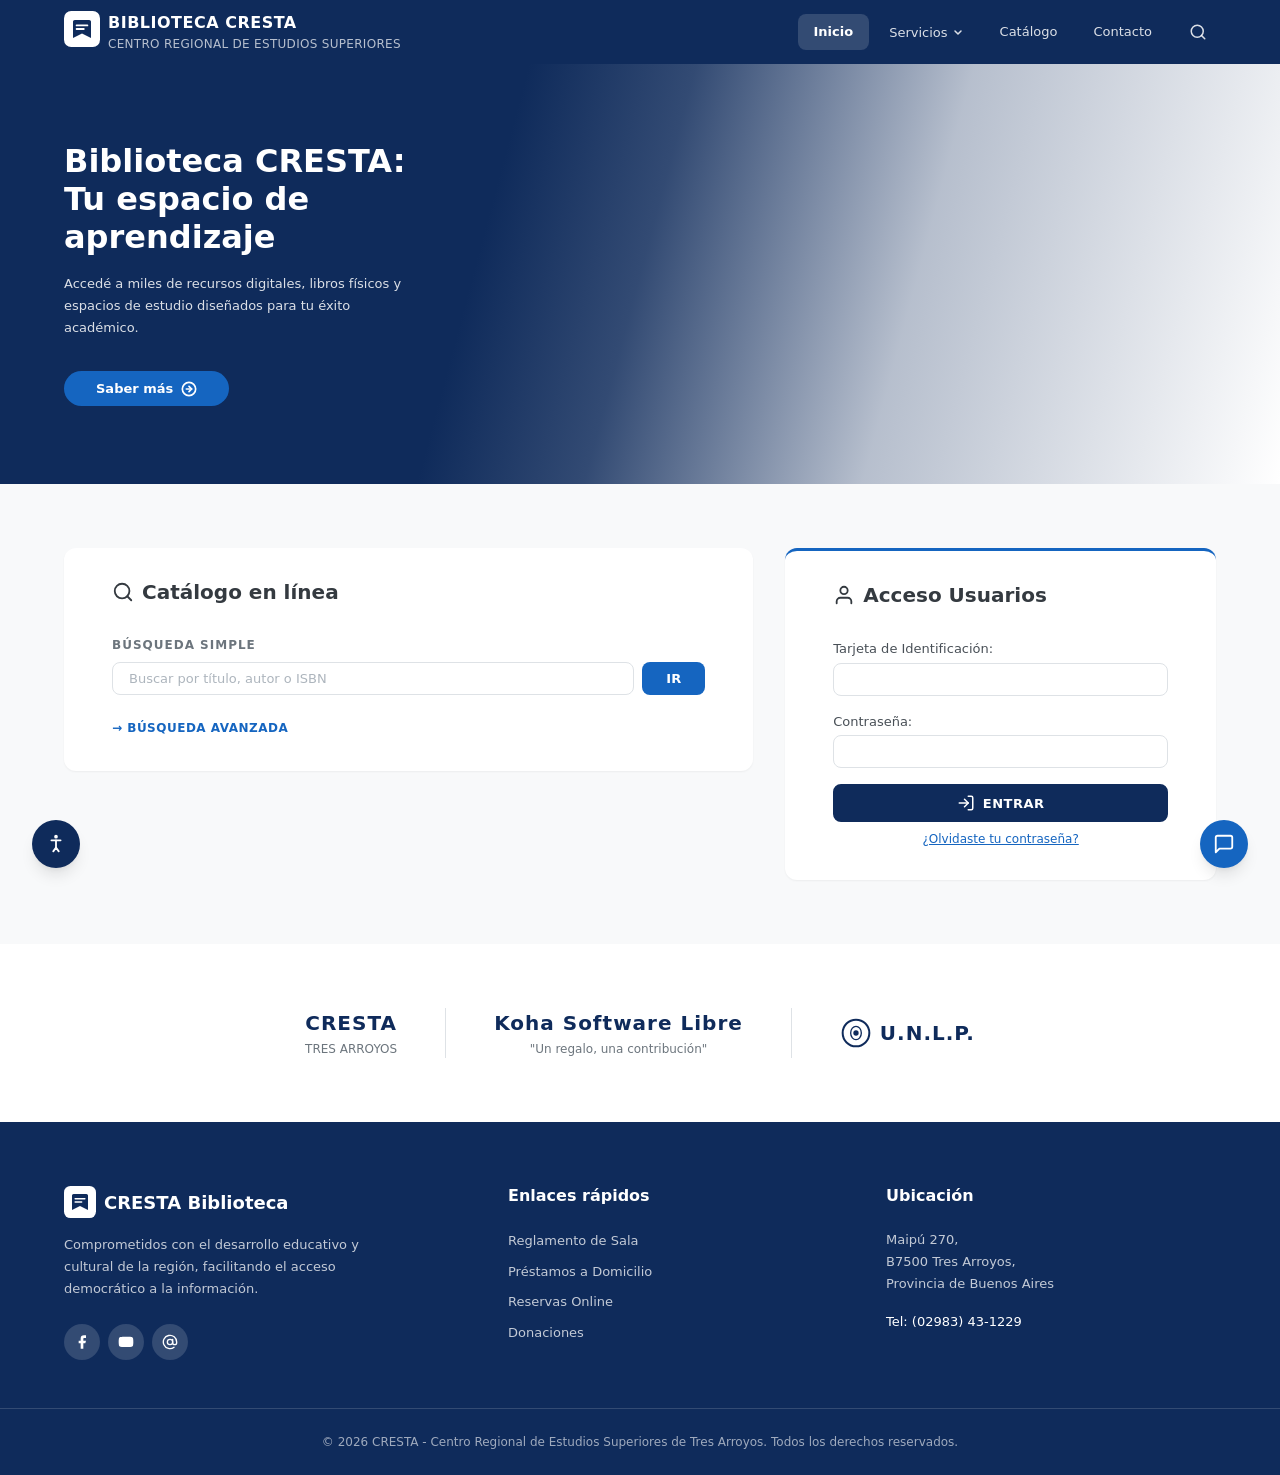
==== index.html @ d9796bda "feature: agrega design system y login basico" ====
<!DOCTYPE html>
<html lang="es">
<head>
  <meta charset="UTF-8">
  <meta name="viewport" content="width=device-width, initial-scale=1.0">
  <title>Biblioteca CRESTA - Centro Regional de Estudios Superiores</title>
  <meta name="description" content="Biblioteca CRESTA - Accedé a miles de recursos digitales, libros físicos y espacios de estudio diseñados para tu éxito académico.">
  <link rel="stylesheet" href="css/reset.css">
  <link rel="stylesheet" href="css/variables.css">
  <link rel="stylesheet" href="css/layout.css">
  <link rel="stylesheet" href="css/components.css">
  <link rel="stylesheet" href="css/pages/home.css">
  <link rel="stylesheet" href="https://cdnjs.cloudflare.com/ajax/libs/lucide/0.263.1/lucide.min.css">
</head>
<body>

  <!-- ========== NAVBAR ========== -->
  <header class="navbar" id="navbar">
    <div class="navbar__container">
      <a href="index.html" class="navbar__brand">
        <div class="navbar__logo">
          <svg class="navbar__logo-icon" viewBox="0 0 40 40" fill="none" xmlns="http://www.w3.org/2000/svg">
            <rect width="40" height="40" rx="8" fill="white"/>
            <path d="M10 30V12C10 10.9 10.9 10 12 10H28C29.1 10 30 10.9 30 12V30L20 25L10 30Z" fill="#0F2B5B"/>
            <path d="M14 16H26M14 20H22" stroke="white" stroke-width="2" stroke-linecap="round"/>
          </svg>
        </div>
        <div class="navbar__brand-text">
          <span class="navbar__brand-name">BIBLIOTECA CRESTA</span>
          <span class="navbar__brand-subtitle">CENTRO REGIONAL DE ESTUDIOS SUPERIORES</span>
        </div>
      </a>

      <button class="navbar__toggle" id="navbarToggle" aria-label="Abrir menú de navegación" aria-expanded="false">
        <span class="navbar__toggle-line"></span>
        <span class="navbar__toggle-line"></span>
        <span class="navbar__toggle-line"></span>
      </button>

      <nav class="navbar__nav" id="navbarMenu">
        <ul class="navbar__list">
          <li class="navbar__item">
            <a href="index.html" class="navbar__link navbar__link--active">Inicio</a>
          </li>
          <li class="navbar__item navbar__item--dropdown">
            <button class="navbar__link navbar__link--dropdown" aria-expanded="false" aria-haspopup="true">
              Servicios
              <svg class="navbar__dropdown-arrow" width="12" height="12" viewBox="0 0 12 12" fill="none">
                <path d="M3 5L6 8L9 5" stroke="currentColor" stroke-width="1.5" stroke-linecap="round" stroke-linejoin="round"/>
              </svg>
            </button>
            <ul class="navbar__dropdown">
              <li><a href="templates/loans.html" class="navbar__dropdown-link">Préstamos</a></li>
              <li><a href="templates/readers.html" class="navbar__dropdown-link">Lectores</a></li>
            </ul>
          </li>
          <li class="navbar__item">
            <a href="templates/catalog.html" class="navbar__link">Catálogo</a>
          </li>
          <li class="navbar__item">
            <a href="#contacto" class="navbar__link">Contacto</a>
          </li>
        </ul>
        <button class="navbar__search-btn" aria-label="Buscar">
          <svg width="18" height="18" viewBox="0 0 24 24" fill="none" stroke="currentColor" stroke-width="2" stroke-linecap="round" stroke-linejoin="round">
            <circle cx="11" cy="11" r="8"></circle>
            <line x1="21" y1="21" x2="16.65" y2="16.65"></line>
          </svg>
        </button>
      </nav>
    </div>
  </header>

  <!-- ========== HERO BANNER ========== -->
  <section class="hero">
    <div class="hero__overlay"></div>
    <img src="assets/Municipalidad_de_Tres_Arroyos.jpg" alt="Edificio CRESTA - Tres Arroyos" class="hero__image">
    <div class="hero__content">
      <h1 class="hero__title">Biblioteca CRESTA:<br>Tu espacio de<br>aprendizaje</h1>
      <p class="hero__description">Accedé a miles de recursos digitales, libros físicos y espacios de estudio diseñados para tu éxito académico.</p>
      <a href="#catalogo" class="hero__cta">
        Saber más
        <svg width="16" height="16" viewBox="0 0 24 24" fill="none" stroke="currentColor" stroke-width="2.5" stroke-linecap="round" stroke-linejoin="round">
          <circle cx="12" cy="12" r="10"></circle>
          <path d="M12 16l4-4-4-4"></path>
          <line x1="8" y1="12" x2="16" y2="12"></line>
        </svg>
      </a>
    </div>
  </section>

  <!-- ========== MAIN CONTENT ========== -->
  <main class="main">

    <!-- Catálogo y Login -->
    <section class="services" id="catalogo">
      <div class="services__container">

        <!-- Catálogo en línea -->
        <div class="services__catalog">
          <div class="services__header">
            <svg width="22" height="22" viewBox="0 0 24 24" fill="none" stroke="currentColor" stroke-width="2" stroke-linecap="round" stroke-linejoin="round">
              <circle cx="11" cy="11" r="8"></circle>
              <line x1="21" y1="21" x2="16.65" y2="16.65"></line>
            </svg>
            <h2 class="services__title">Catálogo en línea</h2>
          </div>

          <form class="search-form" id="searchForm">
            <label class="search-form__label">BÚSQUEDA SIMPLE</label>
            <div class="search-form__group">
              <input type="text" class="search-form__input" id="searchInput" placeholder="Buscar por título, autor o ISBN">
              <button type="submit" class="search-form__submit">IR</button>
            </div>
          </form>
          <a href="templates/catalog.html" class="services__advanced-link">
            → BÚSQUEDA AVANZADA
          </a>
        </div>

        <!-- Acceso Usuarios -->
        <div class="services__login">
          <div class="services__header">
            <svg width="22" height="22" viewBox="0 0 24 24" fill="none" stroke="currentColor" stroke-width="2" stroke-linecap="round" stroke-linejoin="round">
              <path d="M20 21v-2a4 4 0 0 0-4-4H8a4 4 0 0 0-4 4v2"></path>
              <circle cx="12" cy="7" r="4"></circle>
            </svg>
            <h2 class="services__title">Acceso Usuarios</h2>
          </div>

          <form class="login-form" id="loginForm">
            <div class="login-form__group">
              <label for="loginId" class="login-form__label">Tarjeta de Identificación:</label>
              <input type="text" class="login-form__input" id="loginId" required>
            </div>
            <div class="login-form__group">
              <label for="loginPassword" class="login-form__label">Contraseña:</label>
              <input type="password" class="login-form__input" id="loginPassword" required>
            </div>
            <button type="submit" class="login-form__submit">
              <svg width="18" height="18" viewBox="0 0 24 24" fill="none" stroke="currentColor" stroke-width="2" stroke-linecap="round" stroke-linejoin="round">
                <path d="M15 3h4a2 2 0 0 1 2 2v14a2 2 0 0 1-2 2h-4"></path>
                <polyline points="10 17 15 12 10 7"></polyline>
                <line x1="15" y1="12" x2="3" y2="12"></line>
              </svg>
              ENTRAR
            </button>
            <a href="#" class="login-form__forgot">¿Olvidaste tu contraseña?</a>
          </form>
        </div>

      </div>
    </section>

    <!-- Botones flotantes -->
    <div class="floating-buttons">
      <button class="floating-btn floating-btn--accessibility" aria-label="Accesibilidad" id="accessibilityBtn">
        <svg width="22" height="22" viewBox="0 0 24 24" fill="none" stroke="currentColor" stroke-width="2" stroke-linecap="round" stroke-linejoin="round">
          <circle cx="12" cy="4" r="1"></circle>
          <path d="M7 8l5 0 5 0"></path>
          <path d="M12 8v8"></path>
          <path d="M9 20l3-4 3 4"></path>
        </svg>
      </button>
      <button class="floating-btn floating-btn--chat" aria-label="Chat de ayuda" id="chatBtn">
        <svg width="22" height="22" viewBox="0 0 24 24" fill="none" stroke="currentColor" stroke-width="2" stroke-linecap="round" stroke-linejoin="round">
          <path d="M21 15a2 2 0 0 1-2 2H7l-4 4V5a2 2 0 0 1 2-2h14a2 2 0 0 1 2 2z"></path>
        </svg>
      </button>
    </div>

    <!-- Partners / Aliados -->
    <section class="partners">
      <div class="partners__container">
        <div class="partners__item">
          <div class="partners__logo-text">
            <span class="partners__name">CRESTA</span>
            <span class="partners__sub">TRES ARROYOS</span>
          </div>
        </div>
        <div class="partners__divider"></div>
        <div class="partners__item">
          <div class="partners__logo-text">
            <span class="partners__name">Koha Software Libre</span>
            <span class="partners__sub">"Un regalo, una contribución"</span>
          </div>
        </div>
        <div class="partners__divider"></div>
        <div class="partners__item">
          <div class="partners__logo-text partners__logo-text--unlp">
            <svg class="partners__unlp-icon" width="32" height="32" viewBox="0 0 24 24" fill="none">
              <circle cx="12" cy="12" r="10" stroke="#0F2B5B" stroke-width="1.5"/>
              <path d="M8 12C8 9 10 7 12 7C14 7 16 9 16 12C16 15 14 17 12 17C10 17 8 15 8 12Z" stroke="#0F2B5B" stroke-width="1"/>
              <circle cx="12" cy="12" r="2" fill="#0F2B5B"/>
            </svg>
            <span class="partners__name">U.N.L.P.</span>
          </div>
        </div>
      </div>
    </section>

  </main>

  <!-- ========== FOOTER ========== -->
  <footer class="footer" id="contacto">
    <div class="footer__container">
      <div class="footer__grid">

        <!-- Columna 1: Info -->
        <div class="footer__col">
          <div class="footer__brand">
            <svg class="footer__brand-icon" viewBox="0 0 40 40" fill="none" xmlns="http://www.w3.org/2000/svg">
              <rect width="40" height="40" rx="8" fill="white"/>
              <path d="M10 30V12C10 10.9 10.9 10 12 10H28C29.1 10 30 10.9 30 12V30L20 25L10 30Z" fill="#0F2B5B"/>
              <path d="M14 16H26M14 20H22" stroke="white" stroke-width="2" stroke-linecap="round"/>
            </svg>
            <span class="footer__brand-name">CRESTA Biblioteca</span>
          </div>
          <p class="footer__description">
            Comprometidos con el desarrollo educativo y cultural de la región, facilitando el acceso democrático a la información.
          </p>
          <div class="footer__social">
            <a href="#" class="footer__social-link" aria-label="Facebook">
              <svg width="16" height="16" viewBox="0 0 24 24" fill="currentColor">
                <path d="M18 2h-3a5 5 0 00-5 5v3H7v4h3v8h4v-8h3l1-4h-4V7a1 1 0 011-1h3z"/>
              </svg>
            </a>
            <a href="#" class="footer__social-link" aria-label="YouTube">
              <svg width="16" height="16" viewBox="0 0 24 24" fill="currentColor">
                <path d="M22.54 6.42a2.78 2.78 0 00-1.94-2C18.88 4 12 4 12 4s-6.88 0-8.6.46a2.78 2.78 0 00-1.94 2A29 29 0 001 11.75a29 29 0 00.46 5.33A2.78 2.78 0 003.4 19.1c1.72.46 8.6.46 8.6.46s6.88 0 8.6-.46a2.78 2.78 0 001.94-2 29 29 0 00.46-5.25 29 29 0 00-.46-5.43z"/>
                <polygon points="9.75 15.02 15.5 11.75 9.75 8.48 9.75 15.02" fill="white"/>
              </svg>
            </a>
            <a href="#" class="footer__social-link" aria-label="Email">
              <svg width="16" height="16" viewBox="0 0 24 24" fill="none" stroke="currentColor" stroke-width="2" stroke-linecap="round" stroke-linejoin="round">
                <circle cx="12" cy="12" r="4"></circle>
                <path d="M16 8v5a3 3 0 006 0v-1a10 10 0 10-3.92 7.94"></path>
              </svg>
            </a>
          </div>
        </div>

        <!-- Columna 2: Enlaces rápidos -->
        <div class="footer__col">
          <h3 class="footer__heading">Enlaces rápidos</h3>
          <ul class="footer__links">
            <li><a href="#" class="footer__link">Reglamento de Sala</a></li>
            <li><a href="#" class="footer__link">Préstamos a Domicilio</a></li>
            <li><a href="#" class="footer__link">Reservas Online</a></li>
            <li><a href="#" class="footer__link">Donaciones</a></li>
          </ul>
        </div>

        <!-- Columna 3: Ubicación -->
        <div class="footer__col">
          <h3 class="footer__heading">Ubicación</h3>
          <address class="footer__address">
            <p>Maipú 270,</p>
            <p>B7500 Tres Arroyos,</p>
            <p>Provincia de Buenos Aires</p>
            <p class="footer__phone">Tel: (02983) 43-1229</p>
          </address>
        </div>

      </div>
    </div>

    <div class="footer__bottom">
      <p>© 2024 CRESTA - Centro Regional de Estudios Superiores de Tres Arroyos. Todos los derechos reservados.</p>
    </div>
  </footer>

  <script src="js/components/navbar.js"></script>
  <script src="js/components/footer.js"></script>
  <script src="js/components/modal.js"></script>
  <script src="js/main.js"></script>
</body>
</html>
---- css/variables.css ----
/* ========== CSS CUSTOM PROPERTIES ========== */
:root {
  /* Primary Colors */
  --color-primary: #0F2B5B;
  --color-primary-dark: #0A1F42;
  --color-primary-light: #1A3D7A;
  --color-primary-lighter: #2A5298;

  /* Accent */
  --color-accent: #1565C0;
  --color-accent-hover: #0D47A1;

  /* Neutrals */
  --color-white: #FFFFFF;
  --color-gray-50: #F8F9FA;
  --color-gray-100: #F1F3F5;
  --color-gray-200: #E9ECEF;
  --color-gray-300: #DEE2E6;
  --color-gray-400: #CED4DA;
  --color-gray-500: #ADB5BD;
  --color-gray-600: #6C757D;
  --color-gray-700: #495057;
  --color-gray-800: #343A40;
  --color-gray-900: #212529;

  /* Status */
  --color-success: #28A745;
  --color-error: #DC3545;
  --color-warning: #FFC107;
  --color-info: #17A2B8;

  /* Typography */
  --font-family-base: 'Segoe UI', system-ui, -apple-system, sans-serif;
  --font-family-heading: 'Segoe UI', system-ui, -apple-system, sans-serif;

  --font-size-xs: 0.75rem;     /* 12px */
  --font-size-sm: 0.8125rem;   /* 13px */
  --font-size-base: 0.9375rem; /* 15px */
  --font-size-md: 1rem;        /* 16px */
  --font-size-lg: 1.125rem;    /* 18px */
  --font-size-xl: 1.25rem;     /* 20px */
  --font-size-2xl: 1.5rem;     /* 24px */
  --font-size-3xl: 2rem;       /* 32px */
  --font-size-4xl: 2.5rem;     /* 40px */

  --font-weight-regular: 400;
  --font-weight-medium: 500;
  --font-weight-semibold: 600;
  --font-weight-bold: 700;

  --line-height-tight: 1.2;
  --line-height-base: 1.5;
  --line-height-relaxed: 1.7;

  /* Spacing */
  --spacing-xs: 0.25rem;   /* 4px */
  --spacing-sm: 0.5rem;    /* 8px */
  --spacing-md: 1rem;      /* 16px */
  --spacing-lg: 1.5rem;    /* 24px */
  --spacing-xl: 2rem;      /* 32px */
  --spacing-2xl: 3rem;     /* 48px */
  --spacing-3xl: 4rem;     /* 64px */
  --spacing-4xl: 5rem;     /* 80px */

  /* Border Radius */
  --radius-sm: 4px;
  --radius-md: 8px;
  --radius-lg: 12px;
  --radius-xl: 16px;
  --radius-full: 9999px;

  /* Shadows */
  --shadow-sm: 0 1px 2px rgba(0, 0, 0, 0.05);
  --shadow-md: 0 4px 6px -1px rgba(0, 0, 0, 0.1), 0 2px 4px -1px rgba(0, 0, 0, 0.06);
  --shadow-lg: 0 10px 15px -3px rgba(0, 0, 0, 0.1), 0 4px 6px -2px rgba(0, 0, 0, 0.05);
  --shadow-xl: 0 20px 25px -5px rgba(0, 0, 0, 0.1), 0 10px 10px -5px rgba(0, 0, 0, 0.04);

  /* Transitions */
  --transition-fast: 150ms ease;
  --transition-base: 250ms ease;
  --transition-slow: 350ms ease;

  /* Layout */
  --container-max-width: 1200px;
  --navbar-height: 64px;
}
---- css/layout.css ----
/* ========== LAYOUT / GLOBAL STRUCTURE ========== */

/* Container */
.container {
  width: 100%;
  max-width: var(--container-max-width);
  margin-inline: auto;
  padding-inline: var(--spacing-lg);
}

/* ========== NAVBAR ========== */
.navbar {
  position: fixed;
  top: 0;
  left: 0;
  right: 0;
  z-index: 1000;
  background-color: var(--color-primary);
  height: var(--navbar-height);
  display: flex;
  align-items: center;
}

.navbar__container {
  width: 100%;
  max-width: var(--container-max-width);
  margin-inline: auto;
  padding-inline: var(--spacing-lg);
  display: flex;
  align-items: center;
  justify-content: space-between;
  height: 100%;
}

.navbar__brand {
  display: flex;
  align-items: center;
  gap: var(--spacing-sm);
  text-decoration: none;
  color: var(--color-white);
  flex-shrink: 0;
}

.navbar__logo-icon {
  width: 36px;
  height: 36px;
}

.navbar__brand-text {
  display: flex;
  flex-direction: column;
}

.navbar__brand-name {
  font-size: var(--font-size-md);
  font-weight: var(--font-weight-bold);
  letter-spacing: 0.5px;
  color: var(--color-white);
}

.navbar__brand-subtitle {
  font-size: var(--font-size-xs);
  font-weight: var(--font-weight-regular);
  color: rgba(255, 255, 255, 0.7);
  letter-spacing: 0.3px;
}

/* Navigation */
.navbar__nav {
  display: flex;
  align-items: center;
  gap: var(--spacing-xs);
}

.navbar__list {
  display: flex;
  align-items: center;
  gap: var(--spacing-xs);
}

.navbar__link {
  display: inline-flex;
  align-items: center;
  gap: 4px;
  padding: var(--spacing-sm) var(--spacing-md);
  color: rgba(255, 255, 255, 0.85);
  font-size: var(--font-size-sm);
  font-weight: var(--font-weight-medium);
  border-radius: var(--radius-md);
  transition: color var(--transition-fast), background-color var(--transition-fast);
  white-space: nowrap;
}

.navbar__link:hover,
.navbar__link--active {
  color: var(--color-white);
  background-color: rgba(255, 255, 255, 0.12);
}

.navbar__link--active {
  background-color: rgba(255, 255, 255, 0.15);
  font-weight: var(--font-weight-semibold);
}

/* Dropdown */
.navbar__item--dropdown {
  position: relative;
}

.navbar__link--dropdown {
  cursor: pointer;
}

.navbar__dropdown-arrow {
  transition: transform var(--transition-fast);
}

.navbar__item--dropdown.is-open .navbar__dropdown-arrow {
  transform: rotate(180deg);
}

.navbar__dropdown {
  position: absolute;
  top: 100%;
  left: 0;
  min-width: 180px;
  background-color: var(--color-white);
  border-radius: var(--radius-md);
  box-shadow: var(--shadow-lg);
  padding: var(--spacing-xs) 0;
  opacity: 0;
  visibility: hidden;
  transform: translateY(8px);
  transition: all var(--transition-fast);
  z-index: 100;
}

.navbar__item--dropdown.is-open .navbar__dropdown {
  opacity: 1;
  visibility: visible;
  transform: translateY(4px);
}

.navbar__dropdown-link {
  display: block;
  padding: var(--spacing-sm) var(--spacing-md);
  color: var(--color-gray-700);
  font-size: var(--font-size-sm);
  transition: background-color var(--transition-fast), color var(--transition-fast);
}

.navbar__dropdown-link:hover {
  background-color: var(--color-gray-100);
  color: var(--color-primary);
}

/* Search Button */
.navbar__search-btn {
  display: flex;
  align-items: center;
  justify-content: center;
  width: 36px;
  height: 36px;
  color: rgba(255, 255, 255, 0.85);
  border-radius: var(--radius-md);
  transition: color var(--transition-fast), background-color var(--transition-fast);
  margin-left: var(--spacing-sm);
}

.navbar__search-btn:hover {
  color: var(--color-white);
  background-color: rgba(255, 255, 255, 0.12);
}

/* Hamburger Toggle */
.navbar__toggle {
  display: none;
  flex-direction: column;
  justify-content: center;
  align-items: center;
  gap: 5px;
  width: 36px;
  height: 36px;
  cursor: pointer;
}

.navbar__toggle-line {
  display: block;
  width: 22px;
  height: 2px;
  background-color: var(--color-white);
  border-radius: 2px;
  transition: all var(--transition-fast);
}

.navbar__toggle.is-active .navbar__toggle-line:nth-child(1) {
  transform: translateY(7px) rotate(45deg);
}

.navbar__toggle.is-active .navbar__toggle-line:nth-child(2) {
  opacity: 0;
}

.navbar__toggle.is-active .navbar__toggle-line:nth-child(3) {
  transform: translateY(-7px) rotate(-45deg);
}

/* ========== FOOTER ========== */
.footer {
  background-color: var(--color-primary);
  color: var(--color-white);
}

.footer__container {
  max-width: var(--container-max-width);
  margin-inline: auto;
  padding: var(--spacing-3xl) var(--spacing-lg) var(--spacing-2xl);
}

.footer__grid {
  display: grid;
  grid-template-columns: 1.2fr 1fr 1fr;
  gap: var(--spacing-2xl);
}

.footer__brand {
  display: flex;
  align-items: center;
  gap: var(--spacing-sm);
  margin-bottom: var(--spacing-md);
}

.footer__brand-icon {
  width: 32px;
  height: 32px;
}

.footer__brand-name {
  font-size: var(--font-size-lg);
  font-weight: var(--font-weight-bold);
}

.footer__description {
  font-size: var(--font-size-sm);
  color: rgba(255, 255, 255, 0.75);
  line-height: var(--line-height-relaxed);
  margin-bottom: var(--spacing-lg);
  max-width: 300px;
}

.footer__social {
  display: flex;
  gap: var(--spacing-sm);
}

.footer__social-link {
  display: flex;
  align-items: center;
  justify-content: center;
  width: 36px;
  height: 36px;
  background-color: rgba(255, 255, 255, 0.15);
  border-radius: var(--radius-full);
  color: var(--color-white);
  transition: background-color var(--transition-fast);
}

.footer__social-link:hover {
  background-color: rgba(255, 255, 255, 0.3);
}

.footer__heading {
  font-size: var(--font-size-md);
  font-weight: var(--font-weight-bold);
  margin-bottom: var(--spacing-lg);
}

.footer__links {
  display: flex;
  flex-direction: column;
  gap: var(--spacing-sm);
}

.footer__link {
  font-size: var(--font-size-sm);
  color: rgba(255, 255, 255, 0.75);
  transition: color var(--transition-fast);
}

.footer__link:hover {
  color: var(--color-white);
}

.footer__address {
  font-size: var(--font-size-sm);
  color: rgba(255, 255, 255, 0.75);
  line-height: var(--line-height-relaxed);
}

.footer__phone {
  margin-top: var(--spacing-md);
  font-weight: var(--font-weight-medium);
  color: var(--color-white);
}

.footer__bottom {
  border-top: 1px solid rgba(255, 255, 255, 0.15);
  text-align: center;
  padding: var(--spacing-lg);
}

.footer__bottom p {
  font-size: var(--font-size-xs);
  color: rgba(255, 255, 255, 0.6);
}

/* ========== RESPONSIVE ========== */
@media (max-width: 768px) {
  .navbar__toggle {
    display: flex;
  }

  .navbar__nav {
    position: fixed;
    top: var(--navbar-height);
    left: 0;
    right: 0;
    background-color: var(--color-primary);
    flex-direction: column;
    align-items: stretch;
    padding: var(--spacing-md) var(--spacing-lg);
    transform: translateY(-100%);
    opacity: 0;
    visibility: hidden;
    transition: all var(--transition-base);
    box-shadow: var(--shadow-lg);
  }

  .navbar__nav.is-open {
    transform: translateY(0);
    opacity: 1;
    visibility: visible;
  }

  .navbar__list {
    flex-direction: column;
    align-items: stretch;
  }

  .navbar__link {
    padding: var(--spacing-sm) var(--spacing-md);
  }

  .navbar__dropdown {
    position: static;
    box-shadow: none;
    background-color: rgba(255, 255, 255, 0.08);
    border-radius: var(--radius-md);
    margin-top: var(--spacing-xs);
  }

  .navbar__dropdown-link {
    color: rgba(255, 255, 255, 0.8);
  }

  .navbar__dropdown-link:hover {
    background-color: rgba(255, 255, 255, 0.1);
    color: var(--color-white);
  }

  .navbar__search-btn {
    margin-left: 0;
    margin-top: var(--spacing-sm);
    align-self: flex-start;
  }

  .footer__grid {
    grid-template-columns: 1fr;
    gap: var(--spacing-xl);
  }
}
---- css/components.css ----
/* ========== REUSABLE COMPONENTS ========== */

/* ========== BUTTONS ========== */
.btn {
  display: inline-flex;
  align-items: center;
  justify-content: center;
  gap: var(--spacing-sm);
  padding: var(--spacing-sm) var(--spacing-lg);
  font-size: var(--font-size-sm);
  font-weight: var(--font-weight-semibold);
  border-radius: var(--radius-md);
  transition: all var(--transition-fast);
  cursor: pointer;
  border: none;
  text-decoration: none;
  white-space: nowrap;
}

.btn--primary {
  background-color: var(--color-primary);
  color: var(--color-white);
}

.btn--primary:hover {
  background-color: var(--color-primary-light);
}

.btn--accent {
  background-color: var(--color-accent);
  color: var(--color-white);
}

.btn--accent:hover {
  background-color: var(--color-accent-hover);
}

.btn--outline {
  background-color: transparent;
  border: 1.5px solid var(--color-primary);
  color: var(--color-primary);
}

.btn--outline:hover {
  background-color: var(--color-primary);
  color: var(--color-white);
}

/* ========== FORM INPUTS ========== */
.form-input {
  width: 100%;
  padding: var(--spacing-sm) var(--spacing-md);
  border: 1.5px solid var(--color-gray-300);
  border-radius: var(--radius-md);
  font-size: var(--font-size-sm);
  color: var(--color-gray-900);
  background-color: var(--color-white);
  transition: border-color var(--transition-fast), box-shadow var(--transition-fast);
}

.form-input:focus {
  border-color: var(--color-accent);
  box-shadow: 0 0 0 3px rgba(21, 101, 192, 0.15);
}

.form-input::placeholder {
  color: var(--color-gray-500);
}

/* ========== CARDS ========== */
.card {
  background-color: var(--color-white);
  border-radius: var(--radius-lg);
  box-shadow: var(--shadow-md);
  padding: var(--spacing-xl);
  transition: box-shadow var(--transition-base);
}

.card:hover {
  box-shadow: var(--shadow-lg);
}

/* ========== FLOATING BUTTONS ========== */
.floating-buttons {
  position: fixed;
  bottom: var(--spacing-xl);
  left: 0;
  right: 0;
  z-index: 900;
  display: flex;
  justify-content: space-between;
  padding-inline: var(--spacing-xl);
  pointer-events: none;
}

.floating-btn {
  display: flex;
  align-items: center;
  justify-content: center;
  width: 48px;
  height: 48px;
  border-radius: var(--radius-full);
  color: var(--color-white);
  box-shadow: var(--shadow-lg);
  transition: transform var(--transition-fast), box-shadow var(--transition-fast);
  pointer-events: auto;
  cursor: pointer;
  border: none;
}

.floating-btn:hover {
  transform: scale(1.08);
  box-shadow: var(--shadow-xl);
}

.floating-btn--accessibility {
  background-color: var(--color-primary);
}

.floating-btn--chat {
  background-color: var(--color-accent);
}

/* ========== SEARCH FORM ========== */
.search-form__label {
  display: block;
  font-size: var(--font-size-xs);
  font-weight: var(--font-weight-semibold);
  color: var(--color-gray-600);
  letter-spacing: 1px;
  text-transform: uppercase;
  margin-bottom: var(--spacing-sm);
}

.search-form__group {
  display: flex;
  gap: var(--spacing-sm);
}

.search-form__input {
  flex: 1;
  padding: var(--spacing-sm) var(--spacing-md);
  border: 1.5px solid var(--color-gray-300);
  border-radius: var(--radius-md);
  font-size: var(--font-size-sm);
  color: var(--color-gray-900);
  transition: border-color var(--transition-fast), box-shadow var(--transition-fast);
}

.search-form__input:focus {
  border-color: var(--color-accent);
  box-shadow: 0 0 0 3px rgba(21, 101, 192, 0.15);
}

.search-form__input::placeholder {
  color: var(--color-gray-500);
}

.search-form__submit {
  padding: var(--spacing-sm) var(--spacing-lg);
  background-color: var(--color-accent);
  color: var(--color-white);
  font-weight: var(--font-weight-bold);
  font-size: var(--font-size-sm);
  border-radius: var(--radius-md);
  border: none;
  cursor: pointer;
  transition: background-color var(--transition-fast);
}

.search-form__submit:hover {
  background-color: var(--color-accent-hover);
}

/* ========== LOGIN FORM ========== */
.login-form__group {
  margin-bottom: var(--spacing-md);
}

.login-form__label {
  display: block;
  font-size: var(--font-size-sm);
  font-weight: var(--font-weight-medium);
  color: var(--color-gray-700);
  margin-bottom: var(--spacing-xs);
}

.login-form__input {
  width: 100%;
  padding: var(--spacing-sm) var(--spacing-md);
  border: 1.5px solid var(--color-gray-300);
  border-radius: var(--radius-md);
  font-size: var(--font-size-sm);
  color: var(--color-gray-900);
  transition: border-color var(--transition-fast), box-shadow var(--transition-fast);
}

.login-form__input:focus {
  border-color: var(--color-accent);
  box-shadow: 0 0 0 3px rgba(21, 101, 192, 0.15);
}

.login-form__submit {
  width: 100%;
  display: flex;
  align-items: center;
  justify-content: center;
  gap: var(--spacing-sm);
  padding: var(--spacing-sm) var(--spacing-lg);
  background-color: var(--color-primary);
  color: var(--color-white);
  font-weight: var(--font-weight-bold);
  font-size: var(--font-size-sm);
  border-radius: var(--radius-md);
  border: 2px solid var(--color-primary);
  cursor: pointer;
  letter-spacing: 0.5px;
  transition: background-color var(--transition-fast);
  margin-bottom: var(--spacing-sm);
}

.login-form__submit:hover {
  background-color: var(--color-primary-light);
  border-color: var(--color-primary-light);
}

.login-form__forgot {
  display: block;
  text-align: center;
  font-size: var(--font-size-xs);
  color: var(--color-accent);
  text-decoration: underline;
  transition: color var(--transition-fast);
}

.login-form__forgot:hover {
  color: var(--color-accent-hover);
}
---- css/pages/home.css ----
/* ========== HOME PAGE STYLES ========== */

/* ========== HERO ========== */
.hero {
  position: relative;
  width: 100%;
  height: 420px;
  margin-top: var(--navbar-height);
  overflow: hidden;
  display: flex;
  align-items: center;
}

.hero__image {
  position: absolute;
  inset: 0;
  width: 100%;
  height: 100%;
  object-fit: cover;
  object-position: center top;
}

.hero__overlay {
  position: absolute;
  inset: 0;
  background: linear-gradient(
    105deg,
    var(--color-primary) 0%,
    var(--color-primary) 38%,
    rgba(15, 43, 91, 0.85) 50%,
    rgba(15, 43, 91, 0.3) 70%,
    transparent 100%
  );
  z-index: 1;
}

.hero__content {
  position: relative;
  z-index: 2;
  max-width: var(--container-max-width);
  margin-inline: auto;
  padding-inline: var(--spacing-lg);
  width: 100%;
  color: var(--color-white);
}

.hero__title {
  font-size: var(--font-size-3xl);
  font-weight: var(--font-weight-bold);
  line-height: var(--line-height-tight);
  margin-bottom: var(--spacing-md);
  max-width: 380px;
}

.hero__description {
  font-size: var(--font-size-sm);
  color: rgba(255, 255, 255, 0.85);
  line-height: var(--line-height-relaxed);
  margin-bottom: var(--spacing-xl);
  max-width: 340px;
}

.hero__cta {
  display: inline-flex;
  align-items: center;
  gap: var(--spacing-sm);
  padding: var(--spacing-sm) var(--spacing-xl);
  background-color: var(--color-accent);
  color: var(--color-white);
  font-size: var(--font-size-sm);
  font-weight: var(--font-weight-semibold);
  border-radius: var(--radius-full);
  transition: background-color var(--transition-fast), transform var(--transition-fast);
  text-decoration: none;
}

.hero__cta:hover {
  background-color: var(--color-accent-hover);
  transform: translateX(4px);
}

/* ========== SERVICES (Catalog + Login) ========== */
.services {
  padding: var(--spacing-3xl) 0;
  background-color: var(--color-gray-50);
}

.services__container {
  max-width: var(--container-max-width);
  margin-inline: auto;
  padding-inline: var(--spacing-lg);
  display: grid;
  grid-template-columns: 1.6fr 1fr;
  gap: var(--spacing-xl);
  align-items: start;
}

.services__catalog,
.services__login {
  background-color: var(--color-white);
  border-radius: var(--radius-lg);
  padding: var(--spacing-xl) var(--spacing-2xl);
  box-shadow: var(--shadow-sm);
}

.services__login {
  border-top: 3px solid var(--color-accent);
}

.services__header {
  display: flex;
  align-items: center;
  gap: var(--spacing-sm);
  margin-bottom: var(--spacing-xl);
  color: var(--color-gray-800);
}

.services__title {
  font-size: var(--font-size-xl);
  font-weight: var(--font-weight-bold);
}

.services__advanced-link {
  display: inline-block;
  margin-top: var(--spacing-lg);
  font-size: var(--font-size-xs);
  font-weight: var(--font-weight-semibold);
  color: var(--color-accent);
  letter-spacing: 0.5px;
  transition: color var(--transition-fast);
}

.services__advanced-link:hover {
  color: var(--color-accent-hover);
  text-decoration: underline;
}

/* ========== PARTNERS ========== */
.partners {
  padding: var(--spacing-3xl) 0;
  background-color: var(--color-white);
}

.partners__container {
  max-width: var(--container-max-width);
  margin-inline: auto;
  padding-inline: var(--spacing-lg);
  display: flex;
  align-items: center;
  justify-content: center;
  gap: var(--spacing-2xl);
}

.partners__item {
  display: flex;
  align-items: center;
  justify-content: center;
}

.partners__divider {
  width: 1px;
  height: 50px;
  background-color: var(--color-gray-300);
}

.partners__logo-text {
  display: flex;
  flex-direction: column;
  align-items: center;
  text-align: center;
}

.partners__logo-text--unlp {
  flex-direction: row;
  gap: var(--spacing-sm);
}

.partners__name {
  font-size: var(--font-size-xl);
  font-weight: var(--font-weight-bold);
  color: var(--color-primary);
  letter-spacing: 1px;
}

.partners__sub {
  font-size: var(--font-size-xs);
  color: var(--color-gray-600);
  margin-top: 2px;
}

.partners__unlp-icon {
  flex-shrink: 0;
}

/* ========== RESPONSIVE ========== */
@media (max-width: 900px) {
  .services__container {
    grid-template-columns: 1fr;
  }

  .hero__title {
    font-size: var(--font-size-2xl);
  }
}

@media (max-width: 768px) {
  .hero {
    height: 360px;
  }

  .hero__overlay {
    background: linear-gradient(
      180deg,
      var(--color-primary) 0%,
      rgba(15, 43, 91, 0.9) 60%,
      rgba(15, 43, 91, 0.7) 100%
    );
  }

  .hero__title {
    font-size: var(--font-size-2xl);
  }

  .hero__description {
    font-size: var(--font-size-xs);
  }

  .partners__container {
    flex-direction: column;
    gap: var(--spacing-xl);
  }

  .partners__divider {
    width: 60px;
    height: 1px;
  }

  .services__catalog,
  .services__login {
    padding: var(--spacing-lg);
  }

  .floating-buttons {
    padding-inline: var(--spacing-md);
    bottom: var(--spacing-lg);
  }
}

@media (max-width: 480px) {
  .hero {
    height: 320px;
  }

  .hero__title {
    font-size: var(--font-size-xl);
  }
}
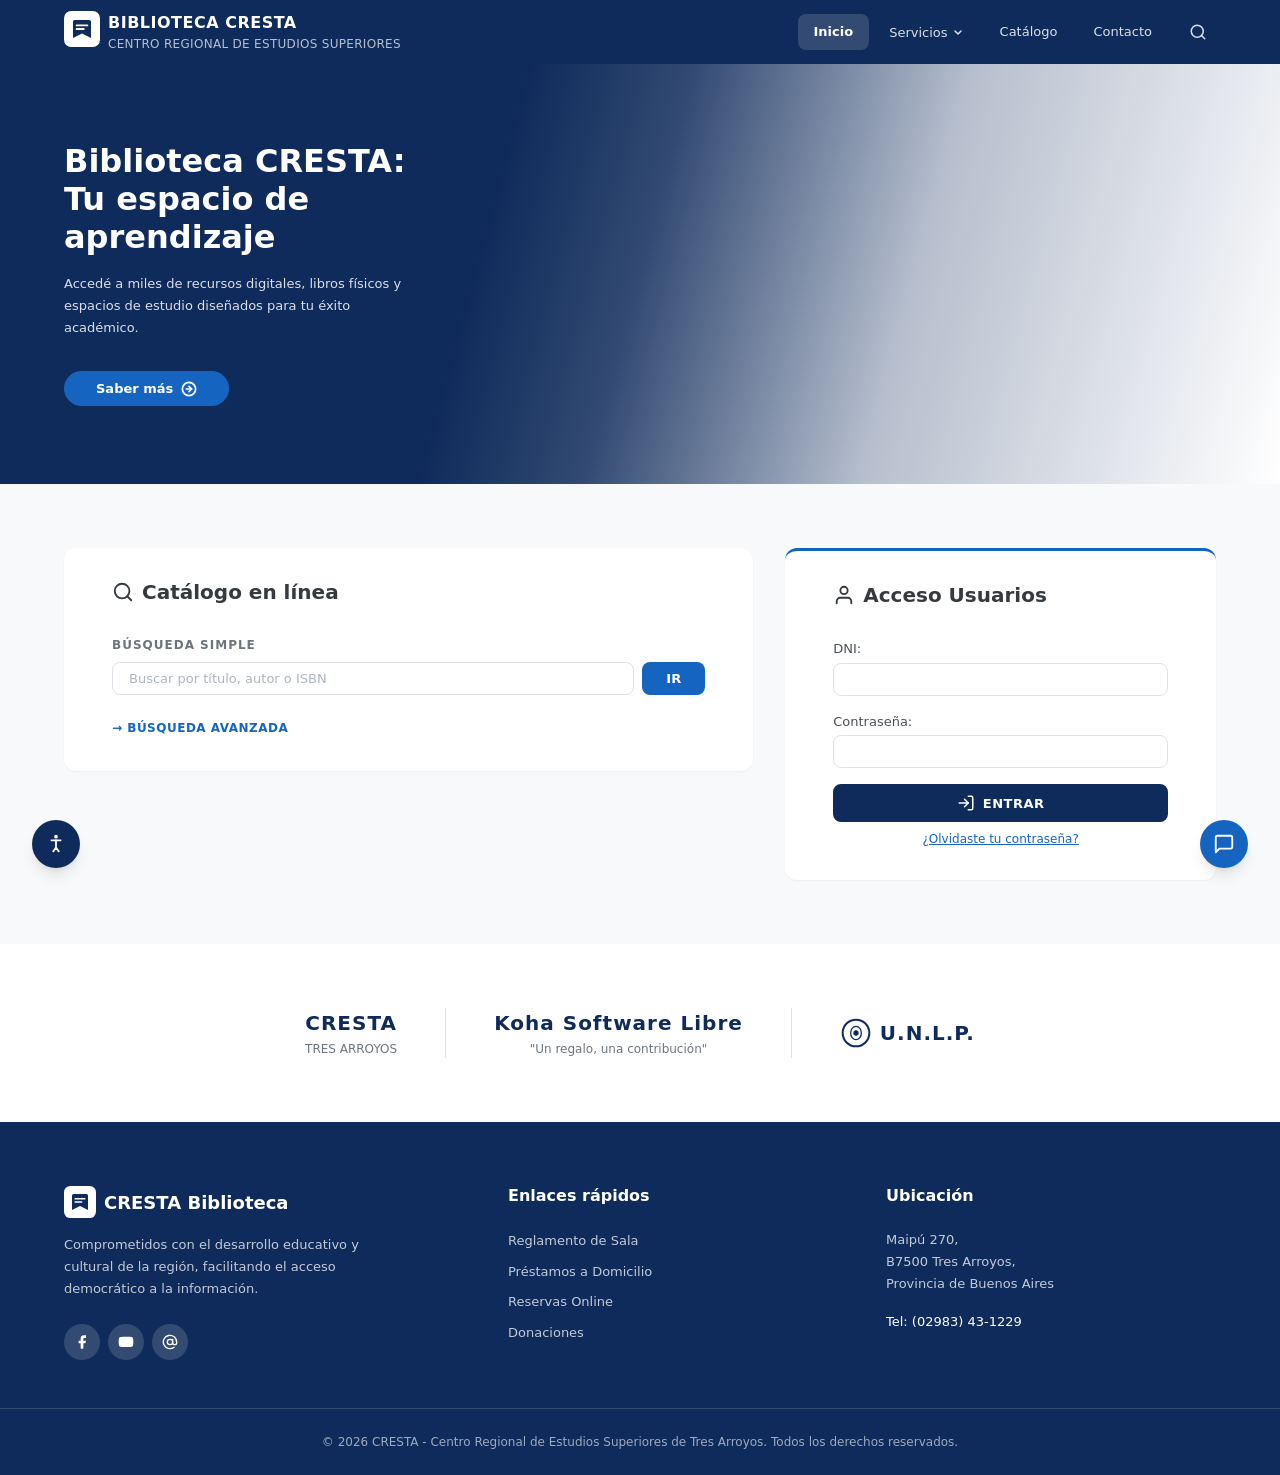
==== commit b662914d: "feature: agrega arquitectura de fetch para MPA" ====
--- a/index.html
+++ b/index.html
@@ -130,14 +130,14 @@
 
           <form class="login-form" id="loginForm">
             <div class="login-form__group">
-              <label for="loginId" class="login-form__label">Tarjeta de Identificación:</label>
-              <input type="text" class="login-form__input" id="loginId" required>
+              <label for="loginDni" class="login-form__label">DNI:</label>
+              <input type="text" class="login-form__input" id="loginDni" inputmode="numeric" autocomplete="username" required>
             </div>
             <div class="login-form__group">
               <label for="loginPassword" class="login-form__label">Contraseña:</label>
-              <input type="password" class="login-form__input" id="loginPassword" required>
+              <input type="password" class="login-form__input" id="loginPassword" autocomplete="current-password" required>
             </div>
-            <button type="submit" class="login-form__submit">
+            <button type="submit" id="loginSubmitBtn" class="login-form__submit">
               <svg width="18" height="18" viewBox="0 0 24 24" fill="none" stroke="currentColor" stroke-width="2" stroke-linecap="round" stroke-linejoin="round">
                 <path d="M15 3h4a2 2 0 0 1 2 2v14a2 2 0 0 1-2 2h-4"></path>
                 <polyline points="10 17 15 12 10 7"></polyline>
@@ -270,9 +270,17 @@
     </div>
   </footer>
 
-  <script src="js/components/navbar.js"></script>
-  <script src="js/components/footer.js"></script>
-  <script src="js/components/modal.js"></script>
-  <script src="js/main.js"></script>
+  <!--
+    Módulos ES — cada script tiene su propio scope.
+    Los módulos son diferidos por defecto (equivalente a defer),
+    por lo que el DOM ya está construido cuando se ejecutan.
+
+    Orden:
+      1. navbar.js y footer.js: componentes de layout, sin dependencias
+      2. home.js: lógica de la página; importa modal, store, services internamente
+  -->
+  <script type="module" src="js/components/navbar.js"></script>
+  <script type="module" src="js/components/footer.js"></script>
+  <script type="module" src="js/pages/home.js"></script>
 </body>
 </html>
--- a/css/components.css
+++ b/css/components.css
@@ -172,67 +172,3 @@
   background-color: var(--color-accent-hover);
 }
 
-/* ========== LOGIN FORM ========== */
-.login-form__group {
-  margin-bottom: var(--spacing-md);
-}
-
-.login-form__label {
-  display: block;
-  font-size: var(--font-size-sm);
-  font-weight: var(--font-weight-medium);
-  color: var(--color-gray-700);
-  margin-bottom: var(--spacing-xs);
-}
-
-.login-form__input {
-  width: 100%;
-  padding: var(--spacing-sm) var(--spacing-md);
-  border: 1.5px solid var(--color-gray-300);
-  border-radius: var(--radius-md);
-  font-size: var(--font-size-sm);
-  color: var(--color-gray-900);
-  transition: border-color var(--transition-fast), box-shadow var(--transition-fast);
-}
-
-.login-form__input:focus {
-  border-color: var(--color-accent);
-  box-shadow: 0 0 0 3px rgba(21, 101, 192, 0.15);
-}
-
-.login-form__submit {
-  width: 100%;
-  display: flex;
-  align-items: center;
-  justify-content: center;
-  gap: var(--spacing-sm);
-  padding: var(--spacing-sm) var(--spacing-lg);
-  background-color: var(--color-primary);
-  color: var(--color-white);
-  font-weight: var(--font-weight-bold);
-  font-size: var(--font-size-sm);
-  border-radius: var(--radius-md);
-  border: 2px solid var(--color-primary);
-  cursor: pointer;
-  letter-spacing: 0.5px;
-  transition: background-color var(--transition-fast);
-  margin-bottom: var(--spacing-sm);
-}
-
-.login-form__submit:hover {
-  background-color: var(--color-primary-light);
-  border-color: var(--color-primary-light);
-}
-
-.login-form__forgot {
-  display: block;
-  text-align: center;
-  font-size: var(--font-size-xs);
-  color: var(--color-accent);
-  text-decoration: underline;
-  transition: color var(--transition-fast);
-}
-
-.login-form__forgot:hover {
-  color: var(--color-accent-hover);
-}
--- a/css/pages/home.css
+++ b/css/pages/home.css
@@ -192,6 +192,72 @@
   flex-shrink: 0;
 }
 
+/* ========== LOGIN FORM ========== */
+/* Exclusivo de index.html — no reutilizado en otras páginas */
+.login-form__group {
+  margin-bottom: var(--spacing-md);
+}
+
+.login-form__label {
+  display: block;
+  font-size: var(--font-size-sm);
+  font-weight: var(--font-weight-medium);
+  color: var(--color-gray-700);
+  margin-bottom: var(--spacing-xs);
+}
+
+.login-form__input {
+  width: 100%;
+  padding: var(--spacing-sm) var(--spacing-md);
+  border: 1.5px solid var(--color-gray-300);
+  border-radius: var(--radius-md);
+  font-size: var(--font-size-sm);
+  color: var(--color-gray-900);
+  transition: border-color var(--transition-fast), box-shadow var(--transition-fast);
+}
+
+.login-form__input:focus {
+  border-color: var(--color-accent);
+  box-shadow: 0 0 0 3px rgba(21, 101, 192, 0.15);
+}
+
+.login-form__submit {
+  width: 100%;
+  display: flex;
+  align-items: center;
+  justify-content: center;
+  gap: var(--spacing-sm);
+  padding: var(--spacing-sm) var(--spacing-lg);
+  background-color: var(--color-primary);
+  color: var(--color-white);
+  font-weight: var(--font-weight-bold);
+  font-size: var(--font-size-sm);
+  border-radius: var(--radius-md);
+  border: 2px solid var(--color-primary);
+  cursor: pointer;
+  letter-spacing: 0.5px;
+  transition: background-color var(--transition-fast);
+  margin-bottom: var(--spacing-sm);
+}
+
+.login-form__submit:hover {
+  background-color: var(--color-primary-light);
+  border-color: var(--color-primary-light);
+}
+
+.login-form__forgot {
+  display: block;
+  text-align: center;
+  font-size: var(--font-size-xs);
+  color: var(--color-accent);
+  text-decoration: underline;
+  transition: color var(--transition-fast);
+}
+
+.login-form__forgot:hover {
+  color: var(--color-accent-hover);
+}
+
 /* ========== RESPONSIVE ========== */
 @media (max-width: 900px) {
   .services__container {
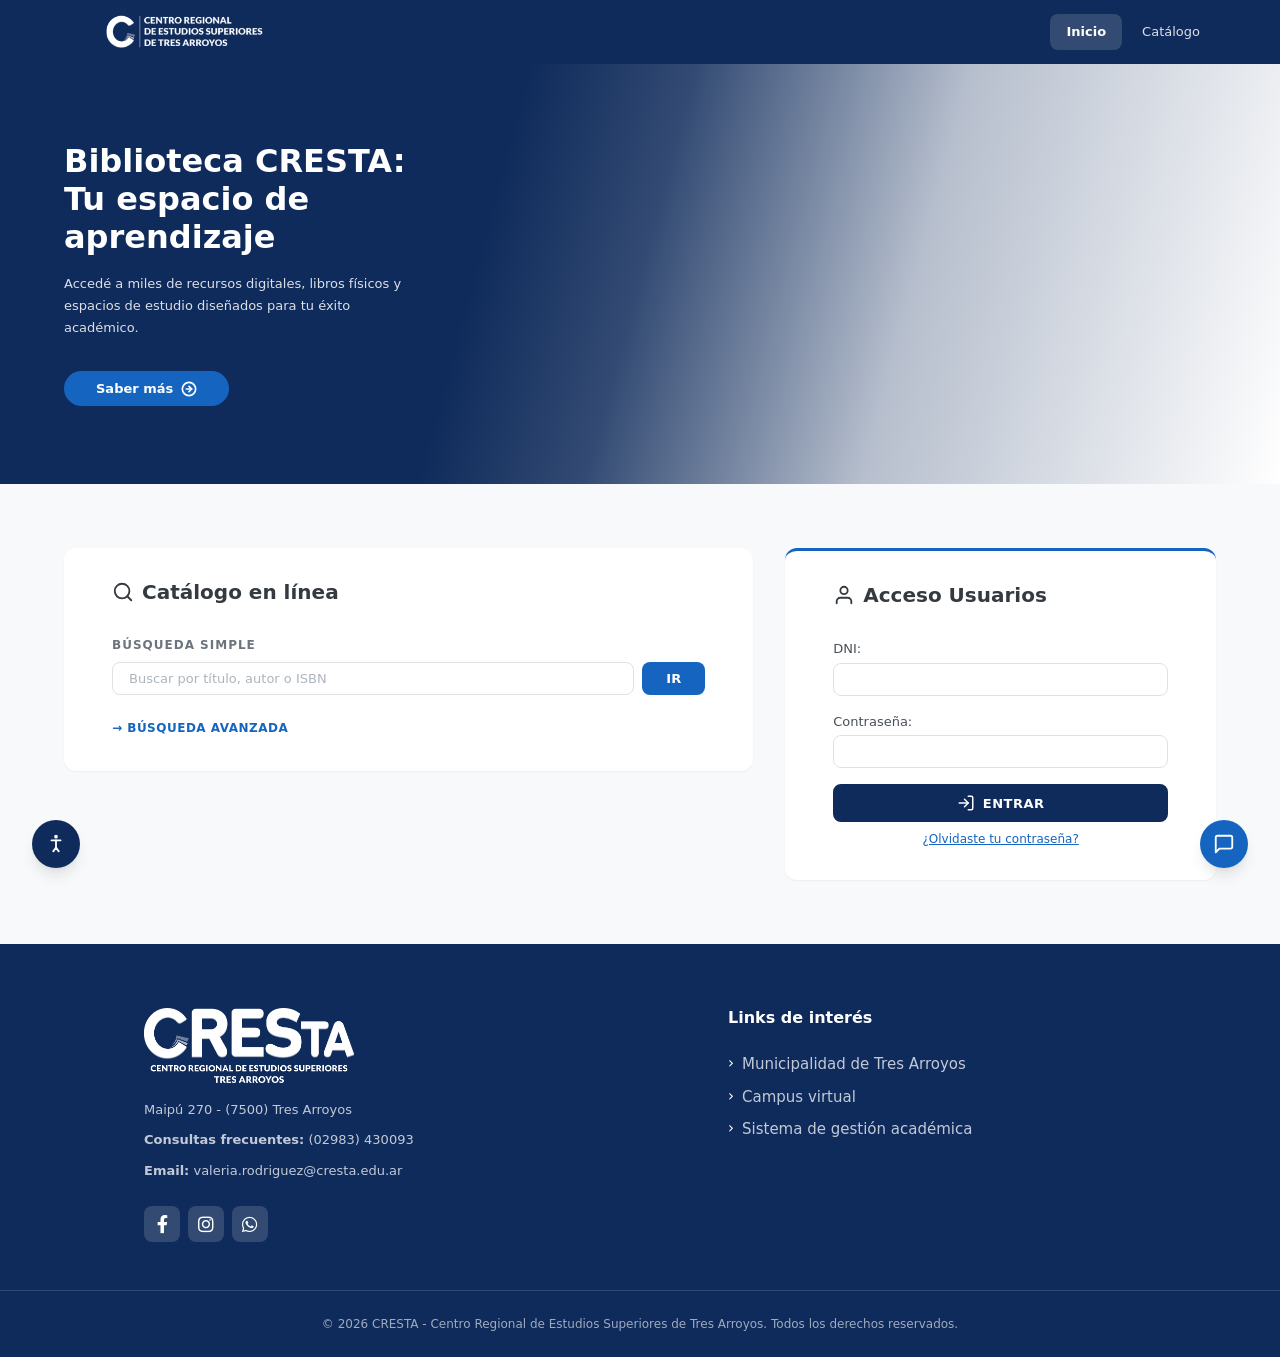
==== commit 326aaf39: "refactor: index alineado a institucion, mejora de book-detail y reserva. TODO para fix: Arreglar el " ====
--- a/index.html
+++ b/index.html
@@ -1,276 +1,377 @@
-<!DOCTYPE html>
+<!doctype html>
 <html lang="es">
-<head>
-  <meta charset="UTF-8">
-  <meta name="viewport" content="width=device-width, initial-scale=1.0">
-  <title>Biblioteca CRESTA - Centro Regional de Estudios Superiores</title>
-  <meta name="description" content="Biblioteca CRESTA - Accedé a miles de recursos digitales, libros físicos y espacios de estudio diseñados para tu éxito académico.">
-  <link rel="stylesheet" href="css/reset.css">
-  <link rel="stylesheet" href="css/variables.css">
-  <link rel="stylesheet" href="css/layout.css">
-  <link rel="stylesheet" href="css/components.css">
-  <link rel="stylesheet" href="css/pages/home.css">
-  <link rel="stylesheet" href="https://cdnjs.cloudflare.com/ajax/libs/lucide/0.263.1/lucide.min.css">
-</head>
-<body>
-
-  <!-- ========== NAVBAR ========== -->
-  <header class="navbar" id="navbar">
-    <div class="navbar__container">
-      <a href="index.html" class="navbar__brand">
-        <div class="navbar__logo">
-          <svg class="navbar__logo-icon" viewBox="0 0 40 40" fill="none" xmlns="http://www.w3.org/2000/svg">
-            <rect width="40" height="40" rx="8" fill="white"/>
-            <path d="M10 30V12C10 10.9 10.9 10 12 10H28C29.1 10 30 10.9 30 12V30L20 25L10 30Z" fill="#0F2B5B"/>
-            <path d="M14 16H26M14 20H22" stroke="white" stroke-width="2" stroke-linecap="round"/>
+  <head>
+    <meta charset="UTF-8" />
+    <meta name="viewport" content="width=device-width, initial-scale=1.0" />
+    <title>Biblioteca CRESTA - Centro Regional de Estudios Superiores</title>
+    <meta
+      name="description"
+      content="Biblioteca CRESTA - Accedé a miles de recursos digitales, libros físicos y espacios de estudio diseñados para tu éxito académico."
+    />
+    <link rel="stylesheet" href="css/reset.css" />
+    <link rel="stylesheet" href="css/variables.css" />
+    <link rel="stylesheet" href="css/layout.css" />
+    <link rel="stylesheet" href="css/components.css" />
+    <link rel="stylesheet" href="css/pages/home.css" />
+    <link
+      rel="stylesheet"
+      href="https://cdnjs.cloudflare.com/ajax/libs/lucide/0.263.1/lucide.min.css"
+    />
+    <link
+      rel="stylesheet"
+      href="https://cdnjs.cloudflare.com/ajax/libs/font-awesome/5.15.4/css/all.min.css"
+      crossorigin="anonymous"
+      referrerpolicy="no-referrer"
+    />
+  </head>
+  <body>
+    <!-- ========== NAVBAR ========== -->
+    <header class="navbar" id="navbar">
+      <div class="navbar__container">
+        <a href="index.html" class="navbar__brand">
+          <img
+            src="assets/logo_header.png"
+            alt="Biblioteca CRESTA"
+            class="navbar__brand-image"
+          />
+        </a>
+
+        <button
+          class="navbar__toggle"
+          id="navbarToggle"
+          aria-label="Abrir menú de navegación"
+          aria-expanded="false"
+        >
+          <span class="navbar__toggle-line"></span>
+          <span class="navbar__toggle-line"></span>
+          <span class="navbar__toggle-line"></span>
+        </button>
+
+        <nav class="navbar__nav" id="navbarMenu">
+          <ul class="navbar__list">
+            <li class="navbar__item">
+              <a href="index.html" class="navbar__link navbar__link--active"
+                >Inicio</a
+              >
+            </li>
+            <li class="navbar__item">
+              <a href="templates/catalog.html" class="navbar__link">Catálogo</a>
+            </li>
+            <li class="navbar__item navbar__item--private">
+              <a href="templates/mi-perfil.html" class="navbar__link"
+                >Mi Perfil</a
+              >
+            </li>
+          </ul>
+          <button
+            class="navbar__link navbar__item--private"
+            id="logoutBtn"
+            type="button"
+          >
+            Cerrar sesión
+          </button>
+        </nav>
+      </div>
+    </header>
+
+    <!-- ========== HERO BANNER ========== -->
+    <section class="hero">
+      <div class="hero__overlay"></div>
+      <img
+        src="assets/portada_home.jpg"
+        alt="Portada Biblioteca CRESTA"
+        class="hero__image"
+      />
+      <div class="hero__content">
+        <h1 class="hero__title">
+          Biblioteca CRESTA:<br />Tu espacio de<br />aprendizaje
+        </h1>
+        <p class="hero__description">
+          Accedé a miles de recursos digitales, libros físicos y espacios de
+          estudio diseñados para tu éxito académico.
+        </p>
+        <a href="#catalogo" class="hero__cta">
+          Saber más
+          <svg
+            width="16"
+            height="16"
+            viewBox="0 0 24 24"
+            fill="none"
+            stroke="currentColor"
+            stroke-width="2.5"
+            stroke-linecap="round"
+            stroke-linejoin="round"
+          >
+            <circle cx="12" cy="12" r="10"></circle>
+            <path d="M12 16l4-4-4-4"></path>
+            <line x1="8" y1="12" x2="16" y2="12"></line>
           </svg>
+        </a>
+      </div>
+    </section>
+
+    <!-- ========== MAIN CONTENT ========== -->
+    <main class="main">
+      <!-- Catálogo y Login -->
+      <section class="services" id="catalogo">
+        <div class="services__container">
+          <!-- Catálogo en línea -->
+          <div class="services__catalog">
+            <div class="services__header">
+              <svg
+                width="22"
+                height="22"
+                viewBox="0 0 24 24"
+                fill="none"
+                stroke="currentColor"
+                stroke-width="2"
+                stroke-linecap="round"
+                stroke-linejoin="round"
+              >
+                <circle cx="11" cy="11" r="8"></circle>
+                <line x1="21" y1="21" x2="16.65" y2="16.65"></line>
+              </svg>
+              <h2 class="services__title">Catálogo en línea</h2>
+            </div>
+
+            <form class="search-form" id="searchForm">
+              <label class="search-form__label">BÚSQUEDA SIMPLE</label>
+              <div class="search-form__group">
+                <input
+                  type="text"
+                  class="search-form__input"
+                  id="searchInput"
+                  placeholder="Buscar por título, autor o ISBN"
+                />
+                <button type="submit" class="search-form__submit">IR</button>
+              </div>
+            </form>
+            <a href="templates/catalog.html" class="services__advanced-link">
+              → BÚSQUEDA AVANZADA
+            </a>
+          </div>
+
+          <!-- Acceso Usuarios -->
+          <div class="services__login">
+            <div class="services__header">
+              <svg
+                width="22"
+                height="22"
+                viewBox="0 0 24 24"
+                fill="none"
+                stroke="currentColor"
+                stroke-width="2"
+                stroke-linecap="round"
+                stroke-linejoin="round"
+              >
+                <path d="M20 21v-2a4 4 0 0 0-4-4H8a4 4 0 0 0-4 4v2"></path>
+                <circle cx="12" cy="7" r="4"></circle>
+              </svg>
+              <h2 class="services__title">Acceso Usuarios</h2>
+            </div>
+
+            <form class="login-form" id="loginForm">
+              <div class="login-form__group">
+                <label for="loginDni" class="login-form__label">DNI:</label>
+                <input
+                  type="text"
+                  class="login-form__input"
+                  id="loginDni"
+                  inputmode="numeric"
+                  autocomplete="username"
+                  required
+                />
+              </div>
+              <div class="login-form__group">
+                <label for="loginPassword" class="login-form__label"
+                  >Contraseña:</label
+                >
+                <input
+                  type="password"
+                  class="login-form__input"
+                  id="loginPassword"
+                  autocomplete="current-password"
+                  required
+                />
+              </div>
+              <button
+                type="submit"
+                id="loginSubmitBtn"
+                class="login-form__submit"
+              >
+                <svg
+                  width="18"
+                  height="18"
+                  viewBox="0 0 24 24"
+                  fill="none"
+                  stroke="currentColor"
+                  stroke-width="2"
+                  stroke-linecap="round"
+                  stroke-linejoin="round"
+                >
+                  <path d="M15 3h4a2 2 0 0 1 2 2v14a2 2 0 0 1-2 2h-4"></path>
+                  <polyline points="10 17 15 12 10 7"></polyline>
+                  <line x1="15" y1="12" x2="3" y2="12"></line>
+                </svg>
+                ENTRAR
+              </button>
+              <a href="#" class="login-form__forgot"
+                >¿Olvidaste tu contraseña?</a
+              >
+            </form>
+          </div>
         </div>
-        <div class="navbar__brand-text">
-          <span class="navbar__brand-name">BIBLIOTECA CRESTA</span>
-          <span class="navbar__brand-subtitle">CENTRO REGIONAL DE ESTUDIOS SUPERIORES</span>
-        </div>
-      </a>
-
-      <button class="navbar__toggle" id="navbarToggle" aria-label="Abrir menú de navegación" aria-expanded="false">
-        <span class="navbar__toggle-line"></span>
-        <span class="navbar__toggle-line"></span>
-        <span class="navbar__toggle-line"></span>
-      </button>
-
-      <nav class="navbar__nav" id="navbarMenu">
-        <ul class="navbar__list">
-          <li class="navbar__item">
-            <a href="index.html" class="navbar__link navbar__link--active">Inicio</a>
-          </li>
-          <li class="navbar__item navbar__item--dropdown">
-            <button class="navbar__link navbar__link--dropdown" aria-expanded="false" aria-haspopup="true">
-              Servicios
-              <svg class="navbar__dropdown-arrow" width="12" height="12" viewBox="0 0 12 12" fill="none">
-                <path d="M3 5L6 8L9 5" stroke="currentColor" stroke-width="1.5" stroke-linecap="round" stroke-linejoin="round"/>
-              </svg>
-            </button>
-            <ul class="navbar__dropdown">
-              <li><a href="templates/loans.html" class="navbar__dropdown-link">Préstamos</a></li>
-              <li><a href="templates/readers.html" class="navbar__dropdown-link">Lectores</a></li>
-            </ul>
-          </li>
-          <li class="navbar__item">
-            <a href="templates/catalog.html" class="navbar__link">Catálogo</a>
-          </li>
-          <li class="navbar__item">
-            <a href="#contacto" class="navbar__link">Contacto</a>
-          </li>
-        </ul>
-        <button class="navbar__search-btn" aria-label="Buscar">
-          <svg width="18" height="18" viewBox="0 0 24 24" fill="none" stroke="currentColor" stroke-width="2" stroke-linecap="round" stroke-linejoin="round">
-            <circle cx="11" cy="11" r="8"></circle>
-            <line x1="21" y1="21" x2="16.65" y2="16.65"></line>
+      </section>
+
+      <!-- Botones flotantes -->
+      <div class="floating-buttons">
+        <button
+          class="floating-btn floating-btn--accessibility"
+          aria-label="Accesibilidad"
+          id="accessibilityBtn"
+        >
+          <svg
+            width="22"
+            height="22"
+            viewBox="0 0 24 24"
+            fill="none"
+            stroke="currentColor"
+            stroke-width="2"
+            stroke-linecap="round"
+            stroke-linejoin="round"
+          >
+            <circle cx="12" cy="4" r="1"></circle>
+            <path d="M7 8l5 0 5 0"></path>
+            <path d="M12 8v8"></path>
+            <path d="M9 20l3-4 3 4"></path>
           </svg>
         </button>
-      </nav>
-    </div>
-  </header>
-
-  <!-- ========== HERO BANNER ========== -->
-  <section class="hero">
-    <div class="hero__overlay"></div>
-    <img src="assets/Municipalidad_de_Tres_Arroyos.jpg" alt="Edificio CRESTA - Tres Arroyos" class="hero__image">
-    <div class="hero__content">
-      <h1 class="hero__title">Biblioteca CRESTA:<br>Tu espacio de<br>aprendizaje</h1>
-      <p class="hero__description">Accedé a miles de recursos digitales, libros físicos y espacios de estudio diseñados para tu éxito académico.</p>
-      <a href="#catalogo" class="hero__cta">
-        Saber más
-        <svg width="16" height="16" viewBox="0 0 24 24" fill="none" stroke="currentColor" stroke-width="2.5" stroke-linecap="round" stroke-linejoin="round">
-          <circle cx="12" cy="12" r="10"></circle>
-          <path d="M12 16l4-4-4-4"></path>
-          <line x1="8" y1="12" x2="16" y2="12"></line>
-        </svg>
-      </a>
-    </div>
-  </section>
-
-  <!-- ========== MAIN CONTENT ========== -->
-  <main class="main">
-
-    <!-- Catálogo y Login -->
-    <section class="services" id="catalogo">
-      <div class="services__container">
-
-        <!-- Catálogo en línea -->
-        <div class="services__catalog">
-          <div class="services__header">
-            <svg width="22" height="22" viewBox="0 0 24 24" fill="none" stroke="currentColor" stroke-width="2" stroke-linecap="round" stroke-linejoin="round">
-              <circle cx="11" cy="11" r="8"></circle>
-              <line x1="21" y1="21" x2="16.65" y2="16.65"></line>
-            </svg>
-            <h2 class="services__title">Catálogo en línea</h2>
+        <button
+          class="floating-btn floating-btn--chat"
+          aria-label="Chat de ayuda"
+          id="chatBtn"
+        >
+          <svg
+            width="22"
+            height="22"
+            viewBox="0 0 24 24"
+            fill="none"
+            stroke="currentColor"
+            stroke-width="2"
+            stroke-linecap="round"
+            stroke-linejoin="round"
+          >
+            <path
+              d="M21 15a2 2 0 0 1-2 2H7l-4 4V5a2 2 0 0 1 2-2h14a2 2 0 0 1 2 2z"
+            ></path>
+          </svg>
+        </button>
+      </div>
+    </main>
+
+    <!-- ========== FOOTER ========== -->
+    <footer class="footer" id="contacto">
+      <div class="footer__container">
+        <div class="footer__grid">
+          <div class="footer__col">
+            <div class="footer__brand">
+              <img
+                src="assets/logo_footer.png"
+                alt="CRESTA Biblioteca"
+                class="footer__brand-image"
+              />
+            </div>
+            <address class="footer__address footer__contact">
+              <p>Maipú 270 - (7500) Tres Arroyos</p>
+              <p class="footer__phone">
+                <strong>Consultas frecuentes:</strong> (02983) 430093
+              </p>
+              <p>
+                <strong>Email:</strong>
+                <a
+                  href="mailto:valeria.rodriguez@cresta.edu.ar"
+                  class="footer__link"
+                  >valeria.rodriguez@cresta.edu.ar</a
+                >
+              </p>
+            </address>
+            <div class="footer__social" aria-label="Redes sociales">
+              <a
+                href="https://www.facebook.com/crestaoficial/"
+                class="footer__social-link"
+                aria-label="Facebook"
+                title="Facebook"
+                target="_blank"
+                rel="noopener noreferrer"
+              >
+                <i class="fab fa-facebook-f" aria-hidden="true"></i>
+              </a>
+              <a
+                href="https://www.instagram.com/crestaoficial/"
+                class="footer__social-link"
+                aria-label="Instagram"
+                title="Instagram"
+                target="_blank"
+                rel="noopener noreferrer"
+              >
+                <i class="fab fa-instagram" aria-hidden="true"></i>
+              </a>
+              <a
+                href="https://wa.me/2983380689"
+                class="footer__social-link"
+                aria-label="WhatsApp"
+                title="WhatsApp"
+                target="_blank"
+                rel="noopener noreferrer"
+              >
+                <i class="fab fa-whatsapp" aria-hidden="true"></i>
+              </a>
+            </div>
           </div>
 
-          <form class="search-form" id="searchForm">
-            <label class="search-form__label">BÚSQUEDA SIMPLE</label>
-            <div class="search-form__group">
-              <input type="text" class="search-form__input" id="searchInput" placeholder="Buscar por título, autor o ISBN">
-              <button type="submit" class="search-form__submit">IR</button>
-            </div>
-          </form>
-          <a href="templates/catalog.html" class="services__advanced-link">
-            → BÚSQUEDA AVANZADA
-          </a>
-        </div>
-
-        <!-- Acceso Usuarios -->
-        <div class="services__login">
-          <div class="services__header">
-            <svg width="22" height="22" viewBox="0 0 24 24" fill="none" stroke="currentColor" stroke-width="2" stroke-linecap="round" stroke-linejoin="round">
-              <path d="M20 21v-2a4 4 0 0 0-4-4H8a4 4 0 0 0-4 4v2"></path>
-              <circle cx="12" cy="7" r="4"></circle>
-            </svg>
-            <h2 class="services__title">Acceso Usuarios</h2>
-          </div>
-
-          <form class="login-form" id="loginForm">
-            <div class="login-form__group">
-              <label for="loginDni" class="login-form__label">DNI:</label>
-              <input type="text" class="login-form__input" id="loginDni" inputmode="numeric" autocomplete="username" required>
-            </div>
-            <div class="login-form__group">
-              <label for="loginPassword" class="login-form__label">Contraseña:</label>
-              <input type="password" class="login-form__input" id="loginPassword" autocomplete="current-password" required>
-            </div>
-            <button type="submit" id="loginSubmitBtn" class="login-form__submit">
-              <svg width="18" height="18" viewBox="0 0 24 24" fill="none" stroke="currentColor" stroke-width="2" stroke-linecap="round" stroke-linejoin="round">
-                <path d="M15 3h4a2 2 0 0 1 2 2v14a2 2 0 0 1-2 2h-4"></path>
-                <polyline points="10 17 15 12 10 7"></polyline>
-                <line x1="15" y1="12" x2="3" y2="12"></line>
-              </svg>
-              ENTRAR
-            </button>
-            <a href="#" class="login-form__forgot">¿Olvidaste tu contraseña?</a>
-          </form>
-        </div>
-
-      </div>
-    </section>
-
-    <!-- Botones flotantes -->
-    <div class="floating-buttons">
-      <button class="floating-btn floating-btn--accessibility" aria-label="Accesibilidad" id="accessibilityBtn">
-        <svg width="22" height="22" viewBox="0 0 24 24" fill="none" stroke="currentColor" stroke-width="2" stroke-linecap="round" stroke-linejoin="round">
-          <circle cx="12" cy="4" r="1"></circle>
-          <path d="M7 8l5 0 5 0"></path>
-          <path d="M12 8v8"></path>
-          <path d="M9 20l3-4 3 4"></path>
-        </svg>
-      </button>
-      <button class="floating-btn floating-btn--chat" aria-label="Chat de ayuda" id="chatBtn">
-        <svg width="22" height="22" viewBox="0 0 24 24" fill="none" stroke="currentColor" stroke-width="2" stroke-linecap="round" stroke-linejoin="round">
-          <path d="M21 15a2 2 0 0 1-2 2H7l-4 4V5a2 2 0 0 1 2-2h14a2 2 0 0 1 2 2z"></path>
-        </svg>
-      </button>
-    </div>
-
-    <!-- Partners / Aliados -->
-    <section class="partners">
-      <div class="partners__container">
-        <div class="partners__item">
-          <div class="partners__logo-text">
-            <span class="partners__name">CRESTA</span>
-            <span class="partners__sub">TRES ARROYOS</span>
+          <div class="footer__col">
+            <h3 class="footer__heading">Links de interés</h3>
+            <ul class="footer__links footer__links--interest">
+              <li>
+                <a
+                  href="https://www.tresarroyos.gov.ar/"
+                  class="footer__link"
+                  target="_blank"
+                  rel="noopener noreferrer"
+                  >Municipalidad de Tres Arroyos</a
+                >
+              </li>
+              <li>
+                <a
+                  href="https://campus.cresta.edu.ar/"
+                  class="footer__link"
+                  target="_blank"
+                  rel="noopener noreferrer"
+                  >Campus virtual</a
+                >
+              </li>
+              <li>
+                <a
+                  href="https://sga.cresta.edu.ar/"
+                  class="footer__link"
+                  target="_blank"
+                  rel="noopener noreferrer"
+                  >Sistema de gestión académica</a
+                >
+              </li>
+            </ul>
           </div>
         </div>
-        <div class="partners__divider"></div>
-        <div class="partners__item">
-          <div class="partners__logo-text">
-            <span class="partners__name">Koha Software Libre</span>
-            <span class="partners__sub">"Un regalo, una contribución"</span>
-          </div>
-        </div>
-        <div class="partners__divider"></div>
-        <div class="partners__item">
-          <div class="partners__logo-text partners__logo-text--unlp">
-            <svg class="partners__unlp-icon" width="32" height="32" viewBox="0 0 24 24" fill="none">
-              <circle cx="12" cy="12" r="10" stroke="#0F2B5B" stroke-width="1.5"/>
-              <path d="M8 12C8 9 10 7 12 7C14 7 16 9 16 12C16 15 14 17 12 17C10 17 8 15 8 12Z" stroke="#0F2B5B" stroke-width="1"/>
-              <circle cx="12" cy="12" r="2" fill="#0F2B5B"/>
-            </svg>
-            <span class="partners__name">U.N.L.P.</span>
-          </div>
-        </div>
-      </div>
-    </section>
-
-  </main>
-
-  <!-- ========== FOOTER ========== -->
-  <footer class="footer" id="contacto">
-    <div class="footer__container">
-      <div class="footer__grid">
-
-        <!-- Columna 1: Info -->
-        <div class="footer__col">
-          <div class="footer__brand">
-            <svg class="footer__brand-icon" viewBox="0 0 40 40" fill="none" xmlns="http://www.w3.org/2000/svg">
-              <rect width="40" height="40" rx="8" fill="white"/>
-              <path d="M10 30V12C10 10.9 10.9 10 12 10H28C29.1 10 30 10.9 30 12V30L20 25L10 30Z" fill="#0F2B5B"/>
-              <path d="M14 16H26M14 20H22" stroke="white" stroke-width="2" stroke-linecap="round"/>
-            </svg>
-            <span class="footer__brand-name">CRESTA Biblioteca</span>
-          </div>
-          <p class="footer__description">
-            Comprometidos con el desarrollo educativo y cultural de la región, facilitando el acceso democrático a la información.
-          </p>
-          <div class="footer__social">
-            <a href="#" class="footer__social-link" aria-label="Facebook">
-              <svg width="16" height="16" viewBox="0 0 24 24" fill="currentColor">
-                <path d="M18 2h-3a5 5 0 00-5 5v3H7v4h3v8h4v-8h3l1-4h-4V7a1 1 0 011-1h3z"/>
-              </svg>
-            </a>
-            <a href="#" class="footer__social-link" aria-label="YouTube">
-              <svg width="16" height="16" viewBox="0 0 24 24" fill="currentColor">
-                <path d="M22.54 6.42a2.78 2.78 0 00-1.94-2C18.88 4 12 4 12 4s-6.88 0-8.6.46a2.78 2.78 0 00-1.94 2A29 29 0 001 11.75a29 29 0 00.46 5.33A2.78 2.78 0 003.4 19.1c1.72.46 8.6.46 8.6.46s6.88 0 8.6-.46a2.78 2.78 0 001.94-2 29 29 0 00.46-5.25 29 29 0 00-.46-5.43z"/>
-                <polygon points="9.75 15.02 15.5 11.75 9.75 8.48 9.75 15.02" fill="white"/>
-              </svg>
-            </a>
-            <a href="#" class="footer__social-link" aria-label="Email">
-              <svg width="16" height="16" viewBox="0 0 24 24" fill="none" stroke="currentColor" stroke-width="2" stroke-linecap="round" stroke-linejoin="round">
-                <circle cx="12" cy="12" r="4"></circle>
-                <path d="M16 8v5a3 3 0 006 0v-1a10 10 0 10-3.92 7.94"></path>
-              </svg>
-            </a>
-          </div>
-        </div>
-
-        <!-- Columna 2: Enlaces rápidos -->
-        <div class="footer__col">
-          <h3 class="footer__heading">Enlaces rápidos</h3>
-          <ul class="footer__links">
-            <li><a href="#" class="footer__link">Reglamento de Sala</a></li>
-            <li><a href="#" class="footer__link">Préstamos a Domicilio</a></li>
-            <li><a href="#" class="footer__link">Reservas Online</a></li>
-            <li><a href="#" class="footer__link">Donaciones</a></li>
-          </ul>
-        </div>
-
-        <!-- Columna 3: Ubicación -->
-        <div class="footer__col">
-          <h3 class="footer__heading">Ubicación</h3>
-          <address class="footer__address">
-            <p>Maipú 270,</p>
-            <p>B7500 Tres Arroyos,</p>
-            <p>Provincia de Buenos Aires</p>
-            <p class="footer__phone">Tel: (02983) 43-1229</p>
-          </address>
-        </div>
-
-      </div>
-    </div>
-
-    <div class="footer__bottom">
-      <p>© 2024 CRESTA - Centro Regional de Estudios Superiores de Tres Arroyos. Todos los derechos reservados.</p>
-    </div>
-  </footer>
-
-  <!--
+      </div>
+      <div class="footer__bottom">
+        <p>
+          © 2024 CRESTA - Centro Regional de Estudios Superiores de Tres
+          Arroyos. Todos los derechos reservados.
+        </p>
+      </div>
+    </footer>
+
+    <!--
     Módulos ES — cada script tiene su propio scope.
     Los módulos son diferidos por defecto (equivalente a defer),
     por lo que el DOM ya está construido cuando se ejecutan.
@@ -279,8 +380,8 @@
       1. navbar.js y footer.js: componentes de layout, sin dependencias
       2. home.js: lógica de la página; importa modal, store, services internamente
   -->
-  <script type="module" src="js/components/navbar.js"></script>
-  <script type="module" src="js/components/footer.js"></script>
-  <script type="module" src="js/pages/home.js"></script>
-</body>
+    <script type="module" src="js/components/navbar.js"></script>
+    <script type="module" src="js/components/footer.js"></script>
+    <script type="module" src="js/pages/home.js"></script>
+  </body>
 </html>
--- a/css/layout.css
+++ b/css/layout.css
@@ -51,6 +51,14 @@
   flex-direction: column;
 }
 
+.navbar__brand-image {
+  display: block;
+  width: clamp(180px, 19vw, 240px);
+  height: auto;
+  max-height: calc(var(--navbar-height) - 20px);
+  object-fit: contain;
+}
+
 .navbar__brand-name {
   font-size: var(--font-size-md);
   font-weight: var(--font-weight-bold);
@@ -100,6 +108,10 @@
 .navbar__link--active {
   background-color: rgba(255, 255, 255, 0.15);
   font-weight: var(--font-weight-semibold);
+}
+
+.navbar__nav [hidden] {
+  display: none !important;
 }
 
 /* Dropdown */
@@ -212,15 +224,17 @@
 }
 
 .footer__container {
-  max-width: var(--container-max-width);
+  max-width: 1040px;
+  align-items: center;
+  flex-wrap: nowrap;
   margin-inline: auto;
   padding: var(--spacing-3xl) var(--spacing-lg) var(--spacing-2xl);
 }
 
 .footer__grid {
   display: grid;
-  grid-template-columns: 1.2fr 1fr 1fr;
-  gap: var(--spacing-2xl);
+  grid-template-columns: minmax(0, 1.15fr) minmax(0, 0.85fr);
+  gap: var(--spacing-xl);
 }
 
 .footer__brand {
@@ -228,6 +242,13 @@
   align-items: center;
   gap: var(--spacing-sm);
   margin-bottom: var(--spacing-md);
+}
+
+.footer__brand-image {
+  display: block;
+  width: clamp(150px, 17vw, 210px);
+  height: auto;
+  object-fit: contain;
 }
 
 .footer__brand-icon {
@@ -245,12 +266,21 @@
   color: rgba(255, 255, 255, 0.75);
   line-height: var(--line-height-relaxed);
   margin-bottom: var(--spacing-lg);
-  max-width: 300px;
 }
 
 .footer__social {
   display: flex;
+  align-items: center;
+  flex-wrap: nowrap;
   gap: var(--spacing-sm);
+}
+
+.footer__social-link i {
+  display: block;
+  width: 1em;
+  text-align: center;
+  font-size: 18px;
+  line-height: 1;
 }
 
 .footer__social-link {
@@ -259,8 +289,9 @@
   justify-content: center;
   width: 36px;
   height: 36px;
+  min-width: 36px;
   background-color: rgba(255, 255, 255, 0.15);
-  border-radius: var(--radius-full);
+  border-radius: var(--radius-md);
   color: var(--color-white);
   transition: background-color var(--transition-fast);
 }
@@ -281,6 +312,21 @@
   gap: var(--spacing-sm);
 }
 
+.footer__links--interest .footer__link {
+  display: inline-flex;
+  align-items: flex-start;
+  gap: 8px;
+  font-size: var(--font-size-base);
+  font-weight: var(--font-weight-medium);
+}
+
+.footer__links--interest .footer__link::before {
+  content: "›";
+  color: var(--color-white);
+  line-height: 1.2;
+  transform: translateY(1px);
+}
+
 .footer__link {
   font-size: var(--font-size-sm);
   color: rgba(255, 255, 255, 0.75);
@@ -297,10 +343,20 @@
   line-height: var(--line-height-relaxed);
 }
 
+.footer__contact {
+  margin-bottom: var(--spacing-lg);
+}
+
+.footer__contact p {
+  margin-bottom: var(--spacing-sm);
+}
+
+.footer__contact p:last-child {
+  margin-bottom: 0;
+}
+
 .footer__phone {
-  margin-top: var(--spacing-md);
-  font-weight: var(--font-weight-medium);
-  color: var(--color-white);
+  margin-top: 0;
 }
 
 .footer__bottom {
@@ -316,6 +372,10 @@
 
 /* ========== RESPONSIVE ========== */
 @media (max-width: 768px) {
+  .navbar__brand-image {
+    width: 150px;
+  }
+
   .navbar__toggle {
     display: flex;
   }
@@ -378,4 +438,28 @@
     grid-template-columns: 1fr;
     gap: var(--spacing-xl);
   }
-}
+
+  .footer__grid > .footer__col {
+    text-align: center;
+    justify-self: center;
+    width: 100%;
+  }
+
+  .footer__brand {
+    justify-content: center;
+  }
+
+  .footer__social {
+    justify-content: center;
+    flex-wrap: wrap;
+    gap: var(--spacing-md);
+  }
+
+  .footer__links--interest .footer__link {
+    justify-content: center;
+  }
+
+  .footer__contact {
+    margin-inline: auto;
+  }
+}
--- a/css/components.css
+++ b/css/components.css
@@ -44,6 +44,12 @@
 .btn--outline:hover {
   background-color: var(--color-primary);
   color: var(--color-white);
+}
+
+.btn--lg {
+  padding: var(--spacing-md) var(--spacing-xl);
+  font-size: var(--font-size-base);
+  border-radius: var(--radius-lg);
 }
 
 /* ========== FORM INPUTS ========== */
@@ -172,3 +178,52 @@
   background-color: var(--color-accent-hover);
 }
 
+/* ========== UI STATES ========== */
+.ui-loading,
+.ui-error,
+.ui-empty {
+  display: flex;
+  align-items: center;
+  justify-content: center;
+  min-height: 120px;
+  padding: var(--spacing-lg);
+  border-radius: var(--radius-lg);
+  text-align: center;
+}
+
+.ui-loading {
+  gap: var(--spacing-sm);
+  color: var(--color-gray-600);
+  background-color: var(--color-white);
+  border: 1px solid var(--color-gray-200);
+}
+
+.ui-loading__spinner {
+  width: 18px;
+  height: 18px;
+  border-radius: 50%;
+  border: 2px solid var(--color-gray-200);
+  border-top-color: var(--color-accent);
+  animation: ui-spin 0.8s linear infinite;
+}
+
+.ui-error,
+.ui-empty {
+  background-color: var(--color-white);
+  border: 1px solid var(--color-gray-200);
+}
+
+.ui-error {
+  color: var(--color-error);
+}
+
+.ui-empty {
+  color: var(--color-gray-600);
+}
+
+@keyframes ui-spin {
+  to {
+    transform: rotate(360deg);
+  }
+}
+
